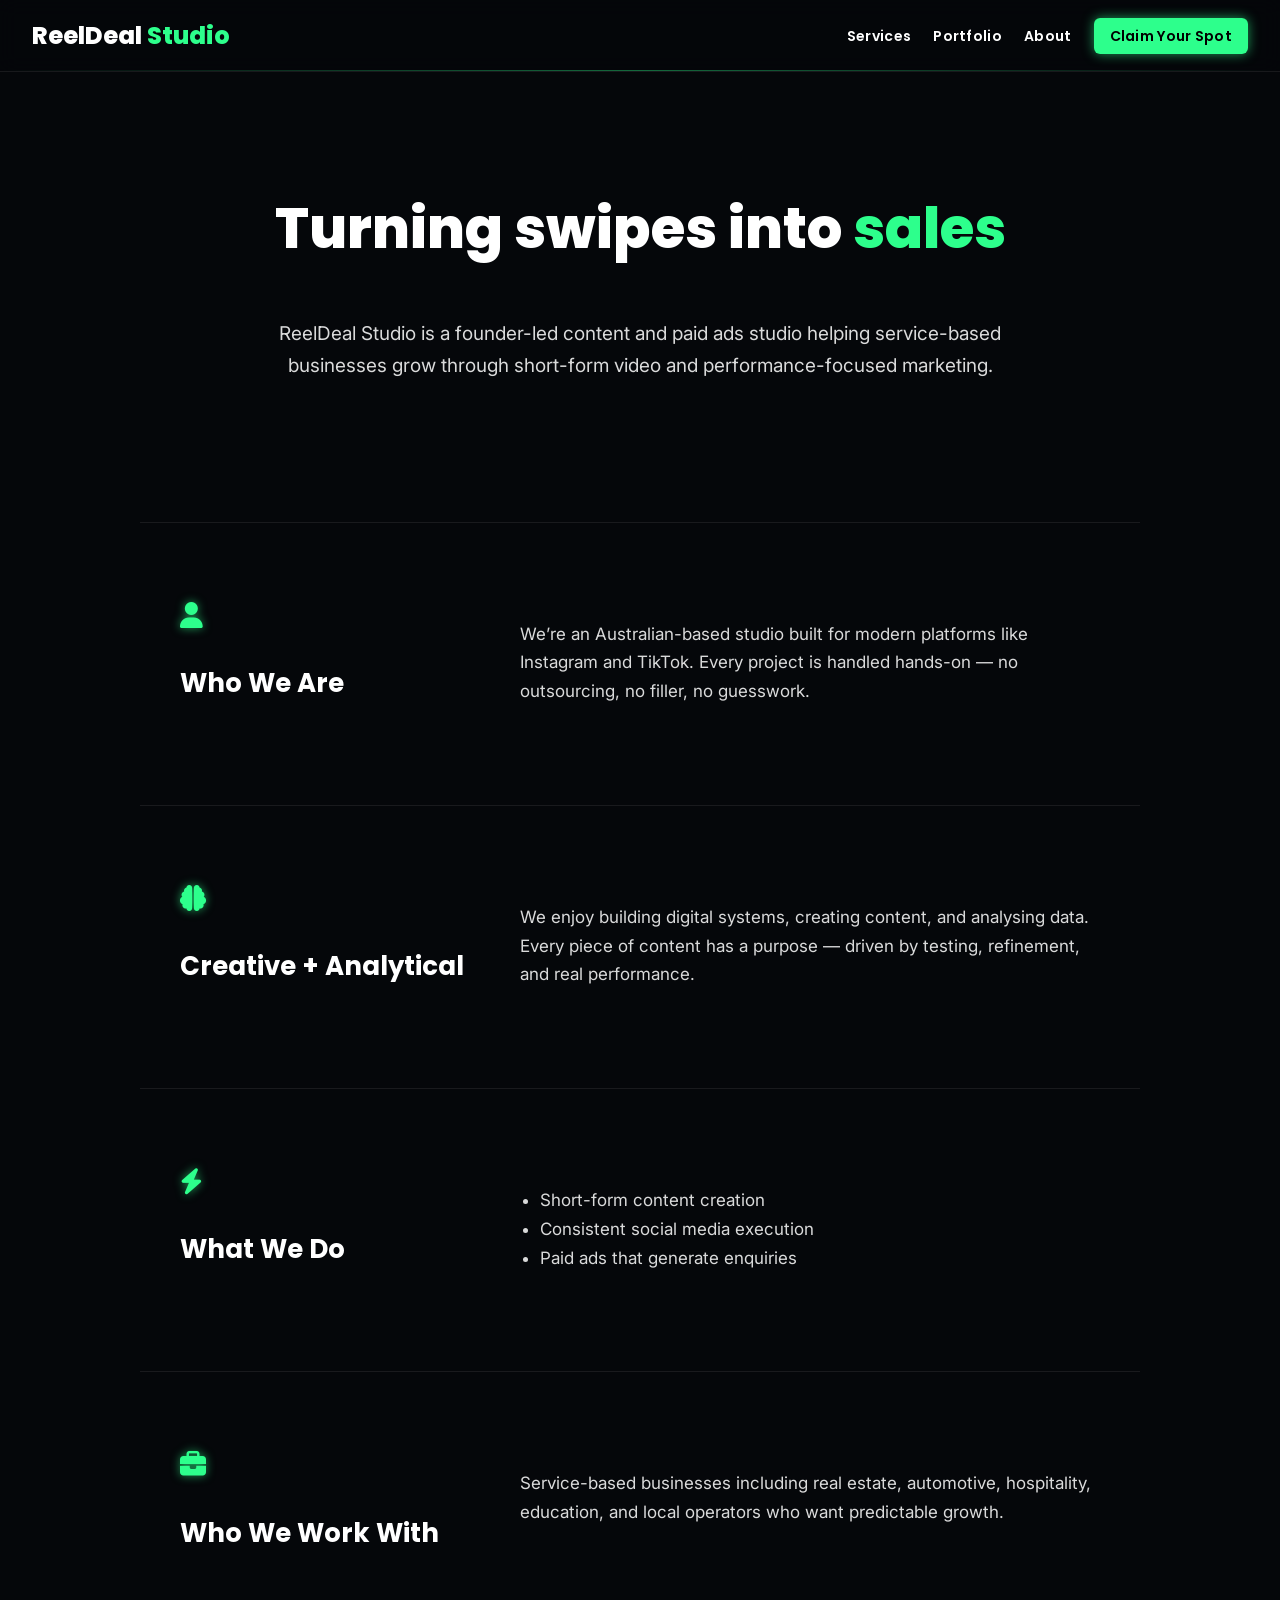
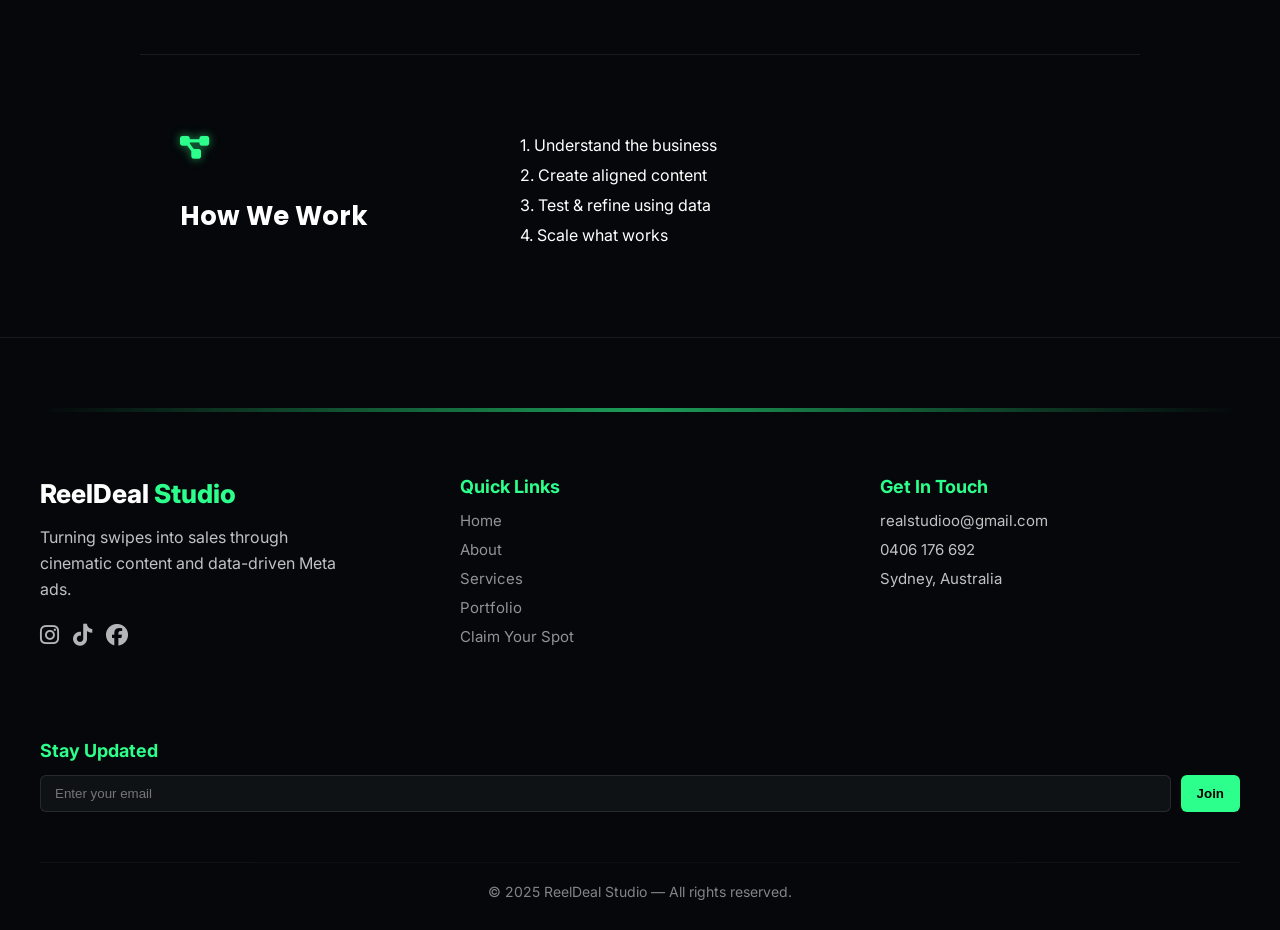
==== about.html @ 08484288 "Initial clean deploy (no videos)" ====
<!DOCTYPE html>
<html lang="en">
<head>
  <meta charset="UTF-8" />
  <meta name="viewport" content="width=device-width, initial-scale=1.0" />
  <title>About Us | ReelDeal Studio</title>

  <!-- Fonts -->
   <link rel="stylesheet" href="https://cdnjs.cloudflare.com/ajax/libs/font-awesome/6.5.0/css/all.min.css">
<link href="https://fonts.googleapis.com/css2?family=Poppins:wght@400;600;700;800;900&family=Inter:wght@300;400;500;600;700&display=swap" rel="stylesheet">
<link href="https://fonts.googleapis.com/css2?family=Inter:wght@300;400;600;700;900&display=swap" rel="stylesheet">
  <link href="https://fonts.googleapis.com/css2?family=Poppins:wght@600;700;800&family=Inter:wght@300;400;500&display=swap" rel="stylesheet">

  <!-- Icons -->
  <link rel="stylesheet" href="https://cdnjs.cloudflare.com/ajax/libs/font-awesome/6.5.0/css/all.min.css">

  <!-- About Styles ONLY -->
<link rel="stylesheet" href="styles.css">
<link rel="stylesheet" href="about.css">
</head>
<body>

<!-- NAVBAR -->

<nav class="navbar">
  <a href="index.html" class="logo-link">
    <div class="logo">ReelDeal <span>Studio</span></div>
  </a>

  <ul class="nav-links">
    <li><a href="index.html#services">Services</a></li>
    <li><a href="portfolio.html">Portfolio</a></li>
    <li><a href="about.html">About</a></li>
    <li><a href="strategy.html" class="cta">Claim Your Spot</a></li>
  </ul>
</nav>

<!-- HERO -->
<section class="about-hero fade">
  <h1>Turning swipes into <span>sales</span></h1>
  <p>
    ReelDeal Studio is a founder-led content and paid ads studio helping
    service-based businesses grow through short-form video and
    performance-focused marketing.
  </p>
</section>

<!-- WHO WE ARE -->
<section class="about-section fade">
  <div class="left">
    <i class="fa-solid fa-user"></i>
    <h2>Who We Are</h2>
  </div>
  <div class="right">
    <p>
      We’re an Australian-based studio built for modern platforms like Instagram
      and TikTok. Every project is handled hands-on — no outsourcing, no filler,
      no guesswork.
    </p>
  </div>
</section>

<!-- PHILOSOPHY -->
<section class="about-section fade">
  <div class="left">
    <i class="fa-solid fa-brain"></i>
    <h2>Creative + Analytical</h2>
  </div>
  <div class="right">
    <p>
      We enjoy building digital systems, creating content, and analysing data.
      Every piece of content has a purpose — driven by testing, refinement, and
      real performance.
    </p>
  </div>
</section>

<!-- WHAT WE DO -->
<section class="about-section fade">
  <div class="left">
    <i class="fa-solid fa-bolt"></i>
    <h2>What We Do</h2>
  </div>
  <div class="right">
    <ul>
      <li>Short-form content creation</li>
      <li>Consistent social media execution</li>
      <li>Paid ads that generate enquiries</li>
    </ul>
  </div>
</section>

<!-- WHO WE WORK WITH -->
<section class="about-section fade">
  <div class="left">
    <i class="fa-solid fa-briefcase"></i>
    <h2>Who We Work With</h2>
  </div>
  <div class="right">
    <p>
      Service-based businesses including real estate, automotive, hospitality,
      education, and local operators who want predictable growth.
    </p>
  </div>
</section>

<!-- HOW WE WORK -->
<section class="about-section fade">
  <div class="left">
    <i class="fa-solid fa-diagram-project"></i>
    <h2>How We Work</h2>
  </div>
  <div class="right steps">
    <span>1. Understand the business</span>
    <span>2. Create aligned content</span>
    <span>3. Test & refine using data</span>
    <span>4. Scale what works</span>
  </div>
  
</section>

 <footer>

  <div class="footer-divider"></div>

  <div class="footer-grid">

    <div class="footer-col">
      <h3 class="footer-logo">ReelDeal <span>Studio</span></h3>
      <p class="footer-desc">
        Turning swipes into sales through cinematic content and data-driven Meta ads.
      </p>

      <div class="footer-socials">
  <a href="https://www.instagram.com/reel.dealstudio" target="_blank" aria-label="Instagram">
    <i class="fab fa-instagram"></i>
  </a>

  <a href="https://www.tiktok.com/@reeldealstudioo" target="_blank" aria-label="TikTok">
    <i class="fab fa-tiktok"></i>
  </a>

  <a href="https://www.facebook.com/reeldealstudioo" target="_blank" aria-label="Facebook">
    <i class="fab fa-facebook"></i>
  </a>
</div>
</div>

    <div class="footer-col">
      <h4 class="footer-heading">Quick Links</h4>
      <ul class="footer-links">
        <li><a href="index.html">Home</a></li>
            <li><a href="about.html">About</a></li>
        <li><a href="#services">Services</a></li>
        <li><a href="portfolio.html">Portfolio</a></li>
    <li><a href="strategy.html" class="cta">Claim Your Spot</a></li>
      </ul>
    </div>

    <div class="footer-col">
      <h4 class="footer-heading">Get In Touch</h4>
      <ul class="footer-contact">
        <li>realstudioo@gmail.com</li>
        <li>0406 176 692</li>
        <li>Sydney, Australia</li>
      </ul>
    </div>

    <div class="footer-col">
      <h4 class="footer-heading">Stay Updated</h4>
      <div class="footer-newsletter">
        <input type="email" placeholder="Enter your email">
        <button>Join</button>
      </div>
    </div>

  </div>

  <div class="footer-bottom">
    © 2025 ReelDeal Studio — All rights reserved.
  </div>

</footer>

<script src="about.js"></script>
</body>
</html>
---- styles.css ----
*,
*::before,
*::after {
  box-sizing: border-box;
}

body{
  font-family: 'Inter', sans-serif;
  margin:0;
  background:#05070A;
  font-family:Arial;
  color:#fff;
  body {
  padding-top: 72px; /* same as navbar height */
  overflow-x: hidden;
}
}

.hero{
  position:relative;
  height:100vh;
  overflow:hidden;
}

.hero-bg{
  width:100%;
  height:100%;
  object-fit:cover;
  filter:blur(2px) brightness(0.6);
  position:absolute;
}

.hero-overlay {
  position: absolute;
  inset: 0;
  background: linear-gradient(
    to right,
    rgba(5, 7, 10, 0.92) 0%,
    rgba(5, 7, 10, 0.75) 35%,
    rgba(5, 7, 10, 0.45) 60%,
    rgba(5, 7, 10, 0.15) 85%,
    rgba(5, 7, 10, 0.05) 100%
  );
  pointer-events: none;
  
}

/* =========================
   GLOBAL NAVBAR (STABLE)
========================= */

.navbar {
  position: fixed;
  top: 0;
  left: 0;
  width: 100%;

  height: 72px;
  padding: 0 32px; /* slightly reduced */

  display: flex;
  align-items: center;
  justify-content: space-between;

  background: rgba(5, 7, 10, 0.85);
  backdrop-filter: blur(10px);

  border-bottom: 1px solid rgba(255,255,255,0.08);
  z-index: 1000;
}



/* Neon divider line */
.navbar::after {
  content: "";
  position: absolute;
  bottom: 0;
  left: 0;
  width: 100%;
  height: 1px;
  background: linear-gradient(
    to right,
    transparent,
    rgba(45,255,140,0.4),
    transparent
  );
}

/* =========================
   LOGO
========================= */

.logo-link {
  text-decoration: none;
}

.logo {
  font-family: 'Poppins', sans-serif;
  font-size: 24px;
  font-weight: 800;
  color: #ffffff;
  line-height: 1;
  white-space: nowrap;
  transition: 0.25s ease;
}

.logo span {
  color: #2DFF8C;
}

.logo-link:hover .logo {
  color: #2DFF8C;
  text-shadow:
    0 0 8px rgba(45,255,140,0.6),
    0 0 18px rgba(45,255,140,0.4);
}

/* =========================
   NAV LINKS
========================= */

.nav-links {
  list-style: none;
  display: flex;
  align-items: center;
  gap: 22px;
  margin: 0;
  padding: 0;
  white-space: nowrap; /* prevents wrapping weirdness */
}


.nav-links a {
  font-family: 'Poppins', sans-serif;
  font-size: 14px;
  font-weight: 600;
  letter-spacing: 0.3px;
  color: #ffffff;
  text-decoration: none;
  transition: 0.25s ease;
}

.nav-links a:hover {
  color: #2DFF8C;
  text-shadow: 0 0 8px rgba(45,255,140,0.6);
}

/* =========================
   CTA BUTTON
========================= */

.nav-links .cta {
  padding: 8px 16px;
  border-radius: 6px;
  background: #2DFF8C;
  color: #000;
  font-weight: 600;
  box-shadow: 0 0 12px rgba(45,255,140,0.6);
  transition: 0.25s ease;
}

.nav-links .cta:hover {
  box-shadow:
    0 0 15px #2DFF8C,
    0 0 35px rgba(45,255,140,0.7);
}


.hero-content p {
  font-size: 18px;
  line-height: 1.4;
  font-weight: 300;
  opacity: 0.85;
  max-width: 650px;
  word-spacing: 2.5px; /* THIS is the spacing you want */
}

.hero-content{
  position:absolute;
  top:50%;
  left:10%;
  transform:translateY(-50%);
  max-width:690px;
}

.hero-content h1{
  font-size:56px;
  font-weight:900;
}

.hero-content h1 span{ color:#2DFF8C; }

.buttons{ margin-top:20px; }

.btn-primary, .btn-secondary{
  display:inline-block;
  padding:14px 22px;
  border-radius:8px;
  font-weight:bold;
  text-decoration:none;
  margin-right:10px;
}

.btn-primary{ background:#2DFF8C; color:black;}
.btn-secondary{ border:2px solid #2DFF8C; color:#2DFF8C;}

.badges span{
  display:inline-block;
  margin-right:10px;
  opacity:0.8;
}

/* --- CLEAN MINIMAL BADGES --- */

.badge-row {
  display: flex;
  gap: 10px;
  margin-top: 20px;
  flex-wrap: wrap;
}

.badge {
  padding: 8px 16px;
  border-radius: 999px; /* SUPER ROUND pill */
  font-size: 14px;
  font-weight: 500;
  color: #d9d9d9; /* softer, not neon */
  background: rgba(255,255,255,0.08); /* subtle grey bubble */
  border: 1px solid rgba(255,255,255,0.12);
  box-shadow: none;       /* no glow */
  text-shadow: none;      /* no glow */
  transition: none;       /* remove hover animations */
}

.badge:hover {
  transform: none;
  box-shadow: none;
  border-color: rgba(255,255,255,0.12); /* same on hover */
}



.section{
  padding:100px 40px;
}

.center-title{
  text-align:center;
  font-size:38px;
  font-weight:900;
}

.center-title span{ color:#2DFF8C; }

.center-sub {
  text-align: center;
  max-width: 750px;
  margin: 0 auto 40px auto;
  font-size: 20px;
  line-height: 1.6;
  opacity: 0.85;
  word-spacing: 2px;
}
.cards{
  display:flex;
  justify-content:center;
  gap:40px;
  margin-top:40px;
}

.card{
  background:#0F1215;
  padding:30px;
  width:320px;
  border-radius:12px;
  border:1px solid rgba(255,255,255,0.1);
}

.icon{
  width:40px;
  height:40px;
  background:#2DFF8C;
  border-radius:6px;
  margin-bottom:10px;
}

.steps .step{
  margin:40px auto;
  width:600px;
}

.num{
  background:#2DFF8C;
  color:black;
  padding:10px 16px;
  border-radius:8px;
  font-weight:bold;
  display:inline-block;
  margin-bottom:10px;
}

.cta-section{
  text-align:center;
}

.cta-cards{
  display:flex;
  justify-content:center;
  gap:40px;
  margin:40px 0;
}

.cta-card{
  background:#0F1215;
  padding:30px;
  width:260px;
  border-radius:12px;
}

.card-icon{
  width:40px;
  height:40px;
  background:#2DFF8C;
  border-radius:6px;
  margin:auto;
  margin-bottom:10px;
}

/* Base hidden state */
.reveal {
  opacity: 0;
  transform: translateY(40px);
  transition: all 0.9s ease;
}

/* When revealed */
.reveal.active {
  opacity: 1;
  transform: translateY(0);
}

/* Neon Glow Button Hover */
.btn-primary:hover,
.btn-secondary:hover {
  box-shadow: 0 0 18px #2DFF8C, 0 0 40px rgba(45,255,140,0.5);
  transform: translateY(-3px);
  transition: 0.25s ease;
}

.card:hover {
  border-color: #2DFF8C;
  box-shadow: 0 0 25px rgba(45,255,140,0.25);
  transform: translateY(-6px);
  transition: 0.3s ease;
}

.cta-card:hover {
  border-color: #2DFF8C;
  box-shadow: 0 0 25px rgba(45,255,140,0.25);
  transform: translateY(-6px);
  transition: 0.3s ease;
}

.icon:hover,
.card-icon:hover {
  box-shadow: 0 0 20px rgba(45,255,140,0.7);
  transition: 0.3s ease;
}


@keyframes hoverPulse {
  0% {
    box-shadow: 0 0 10px #2DFF8C;
  }
  50% {
    box-shadow: 0 0 22px #2DFF8C, 0 0 40px rgba(45,255,140,0.7);
  }
  100% {
    box-shadow: 0 0 10px #2DFF8C;
  }
}

@keyframes pulseGlow {
  0% {
    box-shadow: 0 0 10px rgba(45,255,140,0.6);
  }
  50% {
    box-shadow: 0 0 22px rgba(45,255,140,0.9);
  }
  100% {
    box-shadow: 0 0 10px rgba(45,255,140,0.6);
  }
}

@keyframes neonPulse {
  0%, 100% {
    box-shadow: 0 0 12px #2DFF8C, 0 0 20px rgba(45,255,140,0.4);
  }
  50% {
    box-shadow: 0 0 20px #2DFF8C, 0 0 30px rgba(45,255,140,0.6);
  }
}
/* Section Container */
.steps-section {
  padding: 100px 40px;
  text-align: center;
}

/* Title */
.steps-title {
  font-size: 44px;
  font-weight: 900;
  margin-bottom: 40px;
}

.steps-title span {
  color: #2DFF8C;
}

/* Grid Layout */
.steps-grid {
  display: grid;
  grid-template-columns: repeat(4, 1fr);
  gap: 30px;
}

@media (max-width: 900px) {
  .steps-grid {
    grid-template-columns: repeat(2, 1fr);
  }
}

@media (max-width: 600px) {
  .steps-grid {
    grid-template-columns: 1fr;
  }
}

/* Step Card */
.step-card {
  background: #0F1215;
  padding: 40px 28px;
  border-radius: 14px;
  border: 1px solid rgba(255,255,255,0.07);
  box-shadow: 0 0 12px rgba(0,0,0,0.4);
  transition: 0.3s ease;
}

/* Neon Number */
.step-number {
  font-size: 46px;
  font-weight: 900;
  color: #2DFF8C;
  text-shadow: 0 0 12px rgba(45,255,140,0.7);
  margin-bottom: 10px;
}

/* Card Hover Glow */
.step-card:hover {
  transform: translateY(-6px);
  box-shadow: 0 0 18px rgba(45,255,140,0.25);
  border-color: rgba(45,255,140,0.6);
}

/* Headings */
.step-card h3 {
  font-size: 22px;
  margin-bottom: 10px;
  font-weight: 700;
}

/* Description */
.step-card p {
  font-size: 16px;
  line-height: 1.6;
  opacity: 0.85;
}

.reveal {
  opacity: 0;
  transform: translateY(40px);
  transition: 0.8s ease-out;
}

.reveal.active {
  opacity: 1;
  transform: translateY(0);
}

/* ===========================
   SERVICES SECTION TEXT UPGRADE
   =========================== */

/* Service Titles */
.card h3 {
  font-family: "Poppins", sans-serif;
  font-size: 26px;
  font-weight: 700;
  margin-bottom: 10px;
  color: #ffffff;
  letter-spacing: 0.5px;
}

/* Service Description */
.card p {
  font-family: "Inter", sans-serif;
  font-size: 17px;
  opacity: 0.85;
  margin-bottom: 15px;
  line-height: 1.55;
}

/* Checkmark List */
.card ul {
  padding-left: 0;
  list-style: none;
  margin-top: 10px;
}

/* List Items */
.card ul li {
  font-family: "Inter", sans-serif;
  font-size: 16px;
  margin-bottom: 8px;
  display: flex;
  align-items: center;
  gap: 8px;
  opacity: 0.9;
}

/* Replace ✔ with NEON ✔ automatically */
.card ul li::before {
  content: "✔";
  color: #2DFF8C;
  font-weight: 700;
  text-shadow: 0 0 6px rgba(45, 255, 140, 0.7);
  font-size: 18px;
}

/* ===========================
   VALUE SECTION (CALL BENEFITS)
   =========================== */

.value-section {
  padding: 120px 40px;
  background: linear-gradient(
    to bottom,
    rgba(255,255,255,0.01),
    rgba(255,255,255,0)
  );
}

/* Grid layout */
.value-grid {
  max-width: 1000px;
  margin: 60px auto 0;
  display: grid;
  grid-template-columns: repeat(2, 1fr);
  gap: 50px 80px;
}

/* Individual items */
.value-card {
  background: transparent; /* NOT cards */
  border-left: 3px solid rgba(45,255,140,0.4);
  padding-left: 22px;
}

/* Title */
.value-card h3 {
  font-family: "Poppins", sans-serif;
  font-size: 22px;
  font-weight: 700;
  margin-bottom: 10px;
  color: #ffffff;
}

/* Description */
.value-card p {
  font-size: 16px;
  line-height: 1.6;
  opacity: 0.8;
  max-width: 420px;
}

/* Fade-only reveal (no movement) */
.value-card.reveal {
  opacity: 0;
  transform: none; /* important */
}

.value-card.reveal.active {
  opacity: 1;
  transition: opacity 0.8s ease;
}

/* Mobile */
@media (max-width: 800px) {
  .value-grid {
    grid-template-columns: 1fr;
    gap: 40px;
  }
}




/* ============================
        PREMIUM FOOTER
   ============================ */

footer {
  background: #05070A;
  padding: 70px 40px 30px;
  border-top: 1px solid rgba(255,255,255,0.08);
}

/* Gradient divider */
.footer-divider {
  height: 4px;
  width: 100%;
  background: linear-gradient(to right, transparent, #2DFF8C, transparent);
  margin-bottom: 40px;
  opacity: 0.6;
}

/* Grid layout */
.footer-grid {
  display: flex;
  justify-content: space-between;
  gap: 60px;
  flex-wrap: wrap;
}

.footer-col {
  flex: 1;
  min-width: 260px;
}
/* Logo link reset */
.logo-link {
  text-decoration: none;
}

/* Logo hover glow */
.logo-link .logo {
  transition: 0.3s ease;
}

.logo-link:hover .logo {
  color: #2DFF8C;
  text-shadow:
    0 0 8px rgba(45,255,140,0.7),
    0 0 18px rgba(45,255,140,0.6),
    0 0 30px rgba(45,255,140,0.4);
}

/* Keep Studio highlight */
.logo-link:hover .logo span {
  color: #2DFF8C;
}

/* Logo */
.footer-logo {
  font-size: 26px;
  font-weight: 800;
  margin-bottom: 10px;
}

.footer-logo span {
  color: #2DFF8C;
}

/* Description */
.footer-desc {
  opacity: 0.75;
  line-height: 1.6;
  max-width: 300px;
}

/* Column titles */
.footer-heading {
  font-size: 18px;
  margin-bottom: 14px;
  font-weight: 700;
  color: #2DFF8C;
}

/* Lists */
.footer-links,
.footer-contact {
  list-style: none;
  padding: 0;
  margin: 0;
}

.footer-links li,
.footer-contact li {
  margin-bottom: 10px;
  opacity: 0.75;
  font-size: 15px;
  transition: 0.25s ease;
}

/* Link styling */
.footer-links a {
  color: #fff;
  text-decoration: none;
  opacity: 0.75;
  transition: 0.25s ease;
  position: relative; /* required for underline */
}

.footer-links a:hover {
  color: #2DFF8C;
  opacity: 1;
  text-shadow: 0 0 6px rgba(45,255,140,0.7);
}

/* Underline animation */
.footer-links a::after {
  content: "";
  position: absolute;
  width: 0%;
  height: 2px;
  background: #2DFF8C;
  left: 0;
  bottom: -3px;
  transition: 0.3s ease;
}

.footer-links a:hover::after {
  width: 100%;
}

/* Contact hover */
.footer-contact li:hover {
  opacity: 1;
  color: #2DFF8C;
  text-shadow: 0 0 6px rgba(45,255,140,0.5);
}

/* Social icons */
.footer-socials {
  display: flex;
  gap: 14px;
  margin-top: 20px;
}

.footer-socials a {
  font-size: 22px;
  color: #fff;
  opacity: 0.7;
  transition: 0.3s ease;
}

.footer-socials a:hover {
  color: #2DFF8C;
  opacity: 1;
  text-shadow: 0 0 10px rgba(45,255,140,0.9);
}

/* Newsletter */
.footer-newsletter {
  display: flex;
  gap: 10px;
  margin-top: 10px;
}

.footer-newsletter input {
  flex: 1;
  padding: 10px 14px;
  border-radius: 6px;
  border: 1px solid rgba(255,255,255,0.1);
  background: #0F1215;
  color: white;
}

.footer-newsletter button {
  padding: 10px 16px;
  border-radius: 6px;
  background: #2DFF8C;
  border: none;
  color: #000;
  font-weight: 700;
  cursor: pointer;
  transition: 0.3s ease;
}

.footer-newsletter button:hover {
  box-shadow: 0 0 16px rgba(45,255,140,0.7);
}

/* Bottom bar */
.footer-bottom {
  margin-top: 50px;
  text-align: center;
  opacity: 0.5;
  font-size: 14px;
  border-top: 1px solid rgba(255,255,255,0.07);
  padding-top: 20px;
}

/* Back-to-top button */
.back-to-top {
  position: fixed;
  bottom: 40px;
  right: 40px;
  background: #2DFF8C;
  color: #000;
  font-size: 20px;
  width: 42px;
  height: 42px;
  border-radius: 50%;
  border: none;
  cursor: pointer;
  display: none;
  transition: 0.3s ease;
  box-shadow: 0 0 20px rgba(45,255,140,0.9);
}

.back-to-top:hover {
  transform: scale(1.15);
}
---- about.css ----
body {
  margin: 0;
  font-family: 'Inter', sans-serif;
  background: #05070A;
  color: white;
}

/* HERO */
.about-hero {
  text-align: center;
  max-width: 900px;
  margin: 0 auto;
  padding: 140px 40px 120px;
}

.about-hero h1 {
  font-family: 'Poppins', sans-serif;
  font-size: 56px;
  font-weight: 800;
}

.about-hero span {
  color: #2DFF8C;
}

.about-hero p {
  margin-top: 20px;
  font-size: 19px;
  line-height: 1.7;
  opacity: 0.85;
}

/* SECTIONS */
.about-section {
  max-width: 1000px;
  margin: 0 auto;
  padding: 80px 40px;
  display: grid;
  grid-template-columns: 1fr 2fr;
  gap: 50px;
  border-top: 1px solid rgba(255,255,255,0.08);
}

.about-section .left {
  display: flex;
  flex-direction: column;
  gap: 14px;
}

.about-section i {
  font-size: 26px;
  color: #2DFF8C;
  text-shadow: 0 0 10px rgba(45,255,140,0.6);
}

.about-section h2 {
  font-family: 'Poppins', sans-serif;
  font-size: 26px;
}

.about-section p,
.about-section ul {
  font-size: 17px;
  line-height: 1.7;
  opacity: 0.85;
}

.about-section ul {
  padding-left: 20px;
}

.steps span {
  display: block;
  margin-bottom: 10px;
}

/* CTA */
.about-cta {
  text-align: center;
  padding: 120px 40px;
}

.about-cta h3 {
  font-family: 'Poppins', sans-serif;
  font-size: 36px;
  font-weight: 800;
}

.about-cta span {
  color: #2DFF8C;
}


/* MOBILE */
@media (max-width: 900px) {
  .about-section {
    grid-template-columns: 1fr;
  }

  .about-hero h1 {
    font-size: 42px;
  }
}
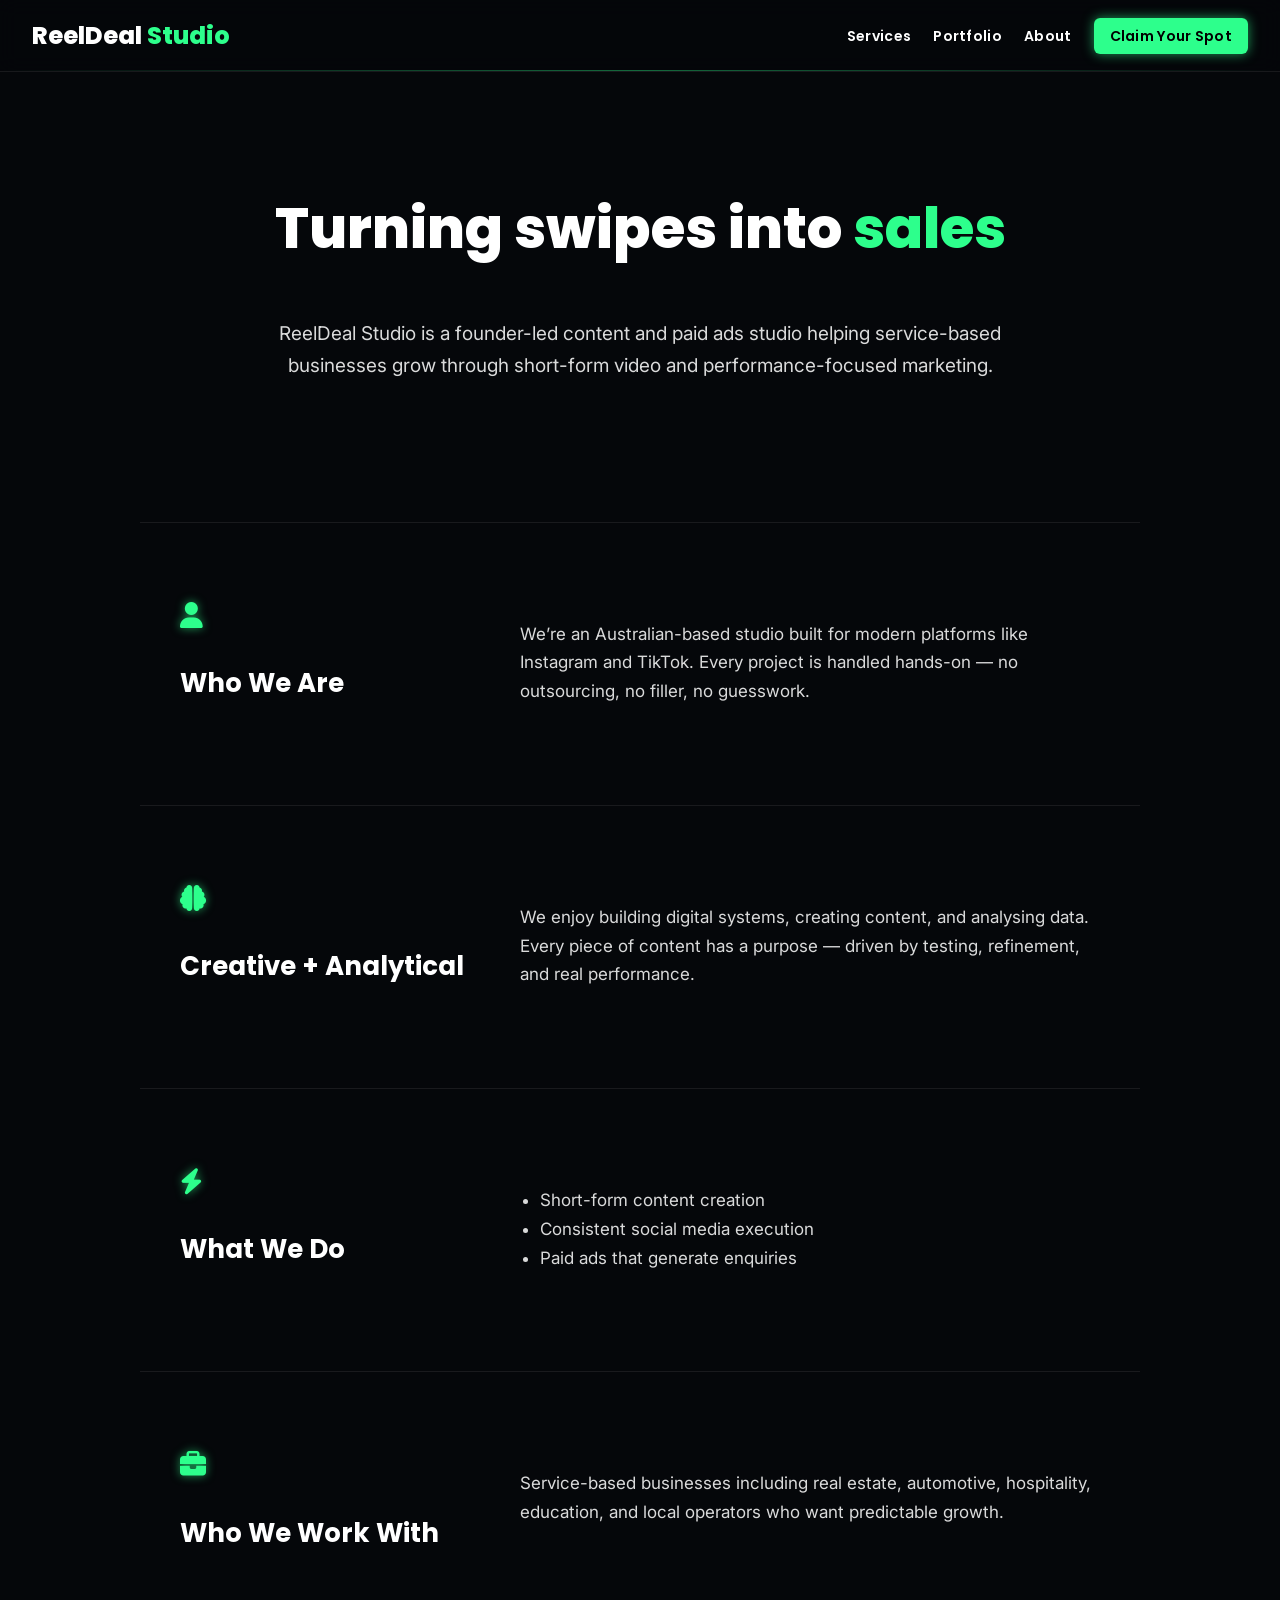
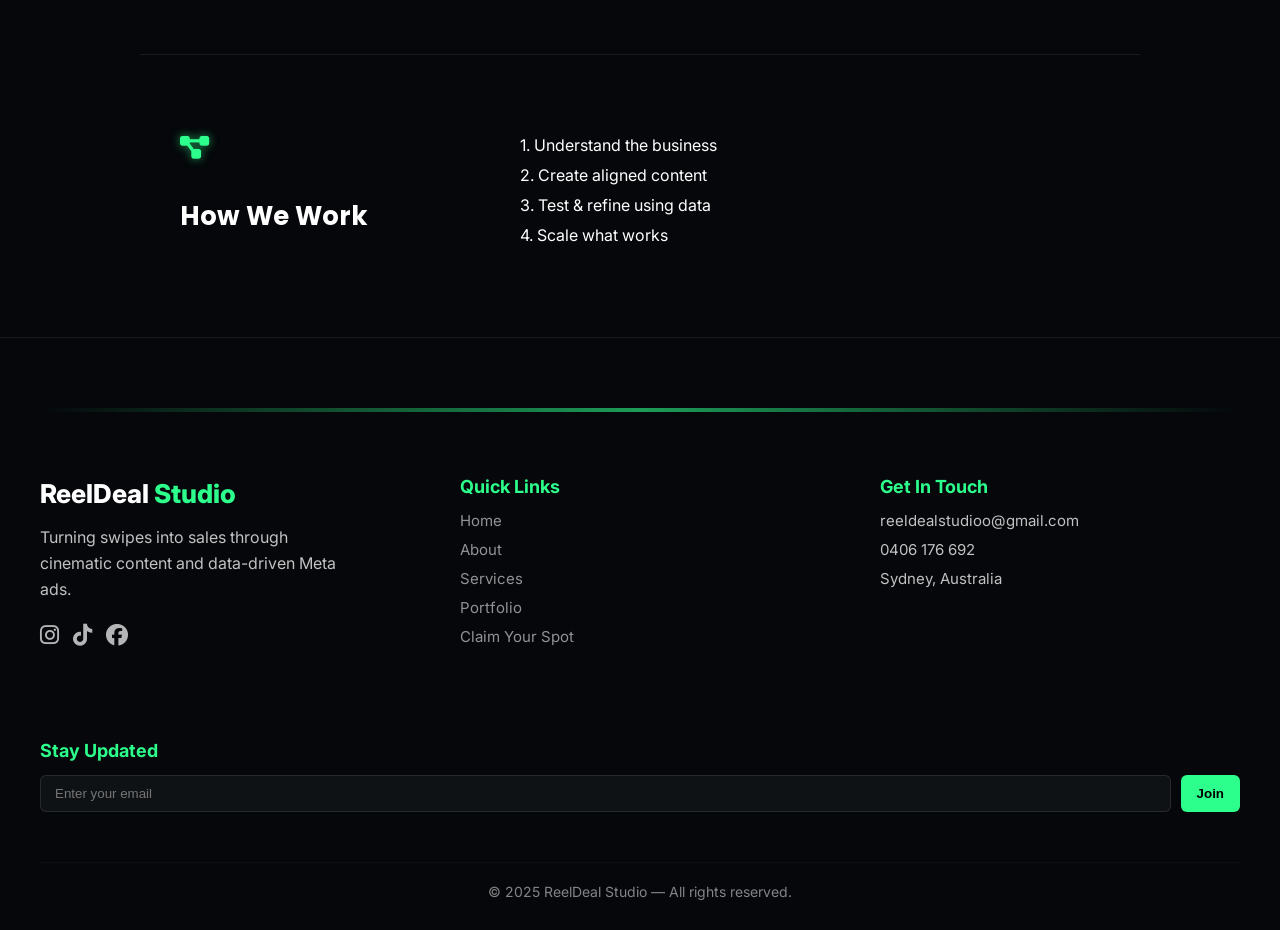
==== commit 9c2f906d: "fixed email" ====
--- a/about.html
+++ b/about.html
@@ -26,7 +26,11 @@
   <a href="index.html" class="logo-link">
     <div class="logo">ReelDeal <span>Studio</span></div>
   </a>
-
+ <button class="hamburger" aria-label="Menu">
+    <span></span>
+    <span></span>
+    <span></span>
+  </button>
   <ul class="nav-links">
     <li><a href="index.html#services">Services</a></li>
     <li><a href="portfolio.html">Portfolio</a></li>
@@ -160,7 +164,7 @@
     <div class="footer-col">
       <h4 class="footer-heading">Get In Touch</h4>
       <ul class="footer-contact">
-        <li>realstudioo@gmail.com</li>
+        <li>reeldealstudioo@gmail.com</li>
         <li>0406 176 692</li>
         <li>Sydney, Australia</li>
       </ul>
@@ -183,5 +187,6 @@
 </footer>
 
 <script src="about.js"></script>
+<script src="script.js"></script>
 </body>
 </html>
--- a/styles.css
+++ b/styles.css
@@ -823,3 +823,208 @@
   transform: scale(1.15);
 }
 
+/* =========================
+   MOBILE NAVBAR
+========================= */
+
+.hamburger {
+  display: none;
+  background: none;
+  border: none;
+  cursor: pointer;
+  padding: 8px;
+}
+
+.hamburger span {
+  display: block;
+  width: 26px;
+  height: 2px;
+  background: white;
+  margin: 6px 0;
+  transition: 0.3s ease;
+}
+
+/* MOBILE MENU */
+@media (max-width: 900px) {
+
+  .hamburger {
+    display: block;
+  }
+
+  .nav-links {
+    position: absolute;
+    top: 72px;
+    left: 0;
+    width: 100%;
+    background: rgba(5,7,10,0.95);
+    backdrop-filter: blur(12px);
+
+    flex-direction: column;
+    align-items: center;
+    gap: 26px;
+
+    padding: 30px 0;
+
+    transform: translateY(-120%);
+    opacity: 0;
+    pointer-events: none;
+
+    transition: all 0.35s ease;
+  }
+
+  .nav-links.active {
+    transform: translateY(0);
+    opacity: 1;
+    pointer-events: auto;
+  }
+
+  .nav-links li {
+    width: 100%;
+    text-align: center;
+  }
+
+  .nav-links a {
+    font-size: 18px;
+  }
+
+  .nav-links .cta {
+    width: 80%;
+    text-align: center;
+  }
+}
+
+/* =========================
+   MOBILE OPTIMISATION
+========================= */
+
+@media (max-width: 768px) {
+
+  /* ---------- HERO ---------- */
+
+  .hero {
+    height: auto;
+    min-height: 100vh;
+  }
+
+  .hero-content {
+    position: relative;
+    top: auto;
+    left: auto;
+    transform: none;
+    padding: 140px 24px 80px;
+    max-width: 100%;
+    text-align: center;
+  }
+
+  .hero-content h1 {
+    font-size: 38px;
+    line-height: 1.15;
+  }
+
+  .hero-content p {
+    font-size: 16px;
+    line-height: 1.6;
+    margin-top: 16px;
+  }
+
+  /* Buttons stack */
+  .buttons {
+    display: flex;
+    flex-direction: column;
+    gap: 14px;
+    margin-top: 28px;
+  }
+
+  .btn-primary,
+  .btn-secondary {
+    width: 100%;
+    text-align: center;
+    padding: 14px 0;
+  }
+
+  /* Badges wrap nicely */
+  .badge-row {
+    justify-content: center;
+    gap: 8px;
+  }
+
+  .badge {
+    font-size: 13px;
+    padding: 6px 14px;
+  }
+
+  /* ---------- SECTIONS ---------- */
+
+  .section {
+    padding: 70px 24px;
+  }
+
+  .center-title {
+    font-size: 30px;
+  }
+
+  .center-sub {
+    font-size: 16px;
+    margin-bottom: 32px;
+  }
+
+  /* ---------- CARDS ---------- */
+
+  .cards {
+    flex-direction: column;
+    gap: 24px;
+    align-items: center;
+  }
+
+  .card {
+    width: 100%;
+    max-width: 420px;
+  }
+
+  /* Remove hover movement on mobile */
+  .card:hover,
+  .cta-card:hover,
+  .step-card:hover {
+    transform: none;
+    box-shadow: none;
+  }
+
+  /* ---------- PROCESS ---------- */
+
+  .steps-grid {
+    grid-template-columns: 1fr;
+    gap: 24px;
+  }
+
+  .steps-title {
+    font-size: 32px;
+  }
+
+  /* ---------- CTA ---------- */
+
+  .cta-section {
+    padding: 80px 24px;
+  }
+
+  .cta-section h2 {
+    font-size: 30px;
+    line-height: 1.2;
+  }
+
+  .cta-section .btn-primary.big {
+    width: 100%;
+    padding: 16px 0;
+    margin-top: 28px;
+  }
+
+  /* ---------- FOOTER ---------- */
+
+  .footer-grid {
+    flex-direction: column;
+    gap: 40px;
+  }
+
+  .footer-bottom {
+    font-size: 13px;
+  }
+}
